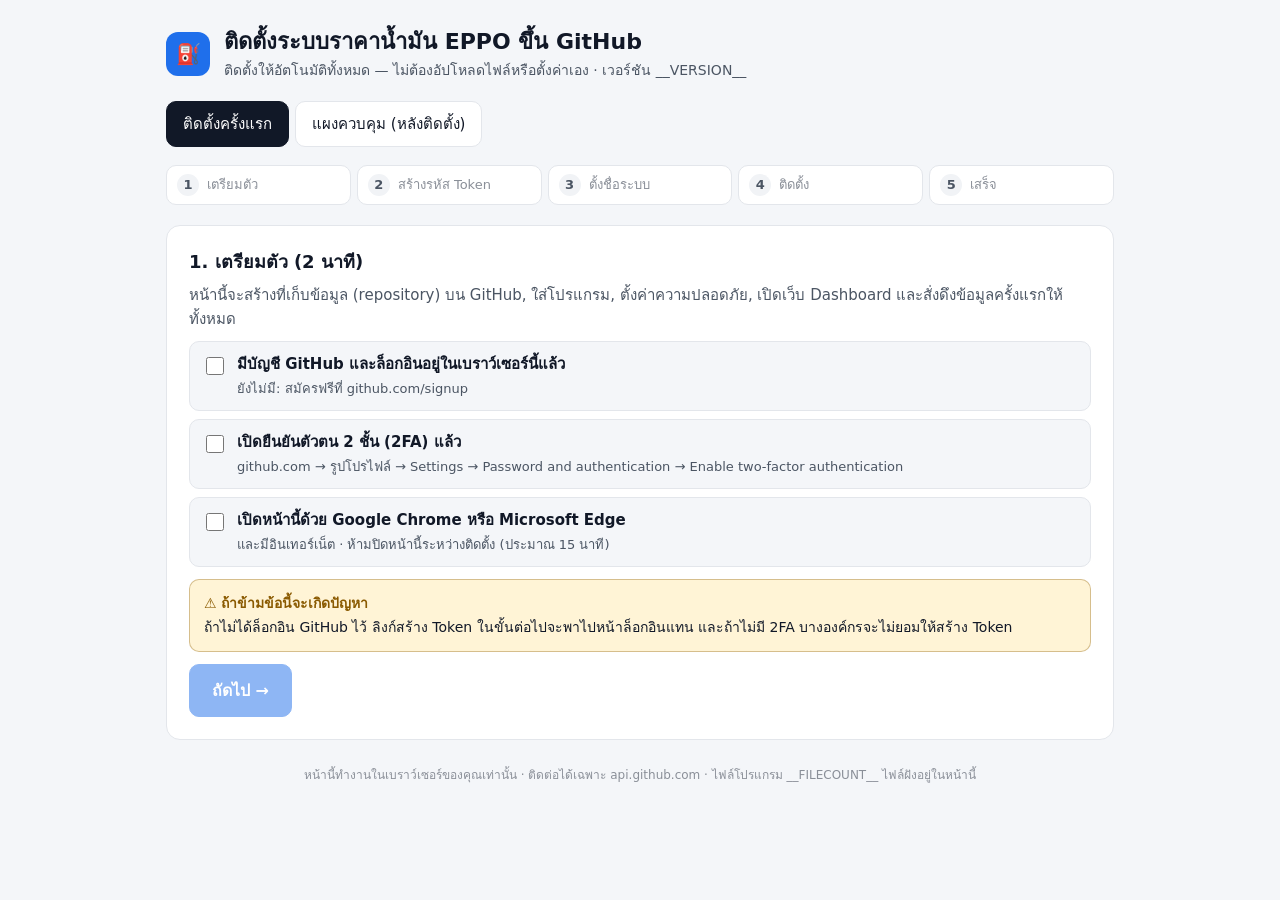
==== installer/template.html @ a5f2c6aa "Install EPPO oil price system 2.0.0" ====
<!doctype html>
<html lang="th">
<head>
<meta charset="utf-8">
<meta name="viewport" content="width=device-width, initial-scale=1">
<!-- This page talks ONLY to api.github.com. The token you paste stays in this browser tab's memory and is never saved. -->
<meta http-equiv="Content-Security-Policy" content="default-src 'none'; script-src 'unsafe-inline'; style-src 'unsafe-inline'; connect-src https://api.github.com; img-src data:; base-uri 'none'; form-action 'none'">
<meta name="referrer" content="no-referrer">
<title>ติดตั้งระบบราคาน้ำมัน EPPO</title>
<style>
:root {
  --page: #f4f6f9; --surface: #ffffff; --ink: #111827; --ink-2: #4b5563; --muted: #8a8f98; --line: #e3e6eb;
  --accent: #1f6feb; --accent-ink: #ffffff; --accent-soft: #e8f0fd; --good: #137333; --good-soft: #e6f4ea;
  --warn: #8a5a00; --warn-soft: #fff4d6; --bad: #b3261e; --bad-soft: #fdecea; --code: #f1f3f6;
}
@media (prefers-color-scheme: dark) {
  :root { --page: #0f1115; --surface: #171a20; --ink: #f2f4f7; --ink-2: #c3c8d0; --muted: #8a8f98; --line: #2a2f37;
    --accent: #4c8ff5; --accent-ink: #0b1220; --accent-soft: #19253a; --good: #4cc27a; --good-soft: #13261b;
    --warn: #f0b64a; --warn-soft: #2b2312; --bad: #f28b82; --bad-soft: #2c1714; --code: #20242c; color-scheme: dark; }
}
* { box-sizing: border-box; }
body { margin: 0; background: var(--page); color: var(--ink); font: 15px/1.6 "Leelawadee UI", "Noto Sans Thai", "Segoe UI", system-ui, -apple-system, sans-serif; }
.wrap { max-width: 980px; margin: 0 auto; padding: 28px 16px 60px; }
header.top { display: flex; align-items: center; gap: 14px; margin-bottom: 20px; }
.logo { width: 44px; height: 44px; border-radius: 12px; background: var(--accent); color: var(--accent-ink); display: grid; place-items: center; font-weight: 700; font-size: 20px; flex: none; }
h1 { font-size: 22px; margin: 0; line-height: 1.3; }
.sub { color: var(--ink-2); margin: 2px 0 0; font-size: 14px; }
.steps { display: grid; grid-template-columns: repeat(5, 1fr); gap: 6px; margin: 18px 0 20px; padding: 0; counter-reset: s; }
.steps li { list-style: none; background: var(--surface); border: 1px solid var(--line); border-radius: 10px; padding: 8px 10px; font-size: 13px; color: var(--muted); display: flex; gap: 8px; align-items: center; }
.steps li::before { counter-increment: s; content: counter(s); width: 22px; height: 22px; border-radius: 50%; display: grid; place-items: center; font-weight: 700; background: var(--code); color: var(--ink-2); flex: none; }
.steps li.on { color: var(--ink); border-color: var(--accent); }
.steps li.on::before { background: var(--accent); color: var(--accent-ink); }
.steps li.done { color: var(--good); }
.steps li.done::before { content: "✓"; background: var(--good); color: #fff; }
@media (max-width: 720px) { .steps { grid-template-columns: 1fr 1fr; } }
.card { background: var(--surface); border: 1px solid var(--line); border-radius: 14px; padding: 22px; margin-bottom: 16px; }
.card h2 { font-size: 18px; margin: 0 0 6px; }
.card p { margin: 6px 0; }
.muted { color: var(--ink-2); }
.row { display: flex; flex-wrap: wrap; gap: 10px; align-items: center; }
button, .btn { font: inherit; border: 1px solid var(--line); background: var(--surface); color: var(--ink); border-radius: 10px; padding: 10px 16px; cursor: pointer; text-decoration: none; display: inline-flex; align-items: center; gap: 8px; }
button.primary, .btn.primary { background: var(--accent); color: var(--accent-ink); border-color: var(--accent); font-weight: 600; }
button.big { padding: 13px 22px; font-size: 16px; }
button:disabled { opacity: .5; cursor: not-allowed; }
button:focus-visible, .btn:focus-visible, input:focus-visible { outline: 3px solid var(--accent-soft); outline-offset: 1px; border-color: var(--accent); }
label.f { display: block; font-weight: 600; margin: 14px 0 6px; }
input[type=text], input[type=password] { font: inherit; width: 100%; padding: 11px 12px; border-radius: 10px; border: 1px solid var(--line); background: var(--page); color: var(--ink); }
.hint { font-size: 13px; color: var(--ink-2); }
.note { border-radius: 10px; padding: 12px 14px; margin: 12px 0; font-size: 14px; }
.note > b:first-child { display: block; margin-bottom: 2px; }
.note.warn { background: var(--warn-soft); color: var(--ink); border: 1px solid color-mix(in srgb, var(--warn) 35%, transparent); }
.note.warn > b:first-child { color: var(--warn); }
.note.bad { background: var(--bad-soft); border: 1px solid color-mix(in srgb, var(--bad) 35%, transparent); }
.note.bad > b:first-child { color: var(--bad); }
.note.ok { background: var(--good-soft); border: 1px solid color-mix(in srgb, var(--good) 35%, transparent); }
.note.ok > b:first-child { color: var(--good); }
.note.info { background: var(--accent-soft); border: 1px solid color-mix(in srgb, var(--accent) 30%, transparent); }
ol.how { margin: 8px 0; padding-left: 22px; }
ol.how li { margin: 6px 0; }
code { background: var(--code); border-radius: 5px; padding: 1px 6px; font-family: ui-monospace, Consolas, monospace; font-size: 13px; }
.checks { display: grid; gap: 8px; margin: 10px 0; }
.checks label { display: flex; gap: 10px; align-items: flex-start; background: var(--page); border: 1px solid var(--line); border-radius: 10px; padding: 10px 12px; cursor: pointer; }
.checks input { margin-top: 5px; width: 18px; height: 18px; flex: none; }
.tasks { list-style: none; padding: 0; margin: 10px 0; display: grid; gap: 6px; }
.tasks li { display: grid; grid-template-columns: 28px 1fr auto; gap: 10px; align-items: start; padding: 10px 12px; border: 1px solid var(--line); border-radius: 10px; background: var(--page); }
.tasks .ic { width: 24px; height: 24px; border-radius: 50%; display: grid; place-items: center; font-size: 13px; font-weight: 700; background: var(--code); color: var(--muted); }
.tasks li.run .ic { background: var(--accent); color: var(--accent-ink); animation: pulse 1.2s ease-in-out infinite; }
.tasks li.ok .ic { background: var(--good); color: #fff; }
.tasks li.warn .ic { background: var(--warn); color: #fff; }
.tasks li.fail .ic { background: var(--bad); color: #fff; }
.tasks .t { font-weight: 600; }
.tasks .d { font-size: 13px; color: var(--ink-2); }
.tasks .tm { font-size: 12px; color: var(--muted); font-variant-numeric: tabular-nums; }
@keyframes pulse { 50% { opacity: .55; } }
@media (prefers-reduced-motion: reduce) { .tasks li.run .ic { animation: none; } }
.bar { height: 8px; border-radius: 99px; background: var(--code); overflow: hidden; margin: 10px 0 4px; }
.bar i { display: block; height: 100%; width: 0; background: var(--accent); }
.done-box { text-align: center; padding: 10px 0; }
.done-box .url { font-family: ui-monospace, Consolas, monospace; background: var(--code); padding: 8px 12px; border-radius: 8px; display: inline-block; margin: 8px 0; word-break: break-all; }
.tabs { display: flex; gap: 6px; margin-bottom: 14px; }
.tabs button[aria-selected=true] { background: var(--ink); color: var(--surface); border-color: var(--ink); }
.runs { width: 100%; border-collapse: collapse; font-size: 14px; }
.runs th, .runs td { text-align: left; padding: 8px; border-bottom: 1px solid var(--line); }
footer { color: var(--muted); font-size: 12px; text-align: center; margin-top: 26px; }
[hidden] { display: none !important; }
</style>
</head>
<body>
<div class="wrap">
  <header class="top">
    <div class="logo">⛽</div>
    <div>
      <h1>ติดตั้งระบบราคาน้ำมัน EPPO ขึ้น GitHub</h1>
      <p class="sub">ติดตั้งให้อัตโนมัติทั้งหมด — ไม่ต้องอัปโหลดไฟล์หรือตั้งค่าเอง · เวอร์ชัน __VERSION__</p>
    </div>
  </header>

  <div class="tabs" role="tablist">
    <button type="button" role="tab" id="tab-install" aria-selected="true">ติดตั้งครั้งแรก</button>
    <button type="button" role="tab" id="tab-manage" aria-selected="false">แผงควบคุม (หลังติดตั้ง)</button>
  </div>

  <!-- ===================================================== INSTALL -->
  <div id="view-install">
  <ol class="steps" id="stepper">
    <li data-s="1">เตรียมตัว</li><li data-s="2">สร้างรหัส Token</li><li data-s="3">ตั้งชื่อระบบ</li><li data-s="4">ติดตั้ง</li><li data-s="5">เสร็จ</li>
  </ol>

  <section class="card" data-page="1">
    <h2>1. เตรียมตัว (2 นาที)</h2>
    <p class="muted">หน้านี้จะสร้างที่เก็บข้อมูล (repository) บน GitHub, ใส่โปรแกรม, ตั้งค่าความปลอดภัย, เปิดเว็บ Dashboard และสั่งดึงข้อมูลครั้งแรกให้ทั้งหมด</p>
    <div class="checks">
      <label><input type="checkbox" class="pre"> <span><b>มีบัญชี GitHub และล็อกอินอยู่ในเบราว์เซอร์นี้แล้ว</b><br><span class="hint">ยังไม่มี: สมัครฟรีที่ github.com/signup</span></span></label>
      <label><input type="checkbox" class="pre"> <span><b>เปิดยืนยันตัวตน 2 ชั้น (2FA) แล้ว</b><br><span class="hint">github.com → รูปโปรไฟล์ → Settings → Password and authentication → Enable two-factor authentication</span></span></label>
      <label><input type="checkbox" class="pre"> <span><b>เปิดหน้านี้ด้วย Google Chrome หรือ Microsoft Edge</b><br><span class="hint">และมีอินเทอร์เน็ต · ห้ามปิดหน้านี้ระหว่างติดตั้ง (ประมาณ 15 นาที)</span></span></label>
    </div>
    <div class="note warn"><b>⚠ ถ้าข้ามข้อนี้จะเกิดปัญหา</b>ถ้าไม่ได้ล็อกอิน GitHub ไว้ ลิงก์สร้าง Token ในขั้นต่อไปจะพาไปหน้าล็อกอินแทน และถ้าไม่มี 2FA บางองค์กรจะไม่ยอมให้สร้าง Token</div>
    <div class="row"><button class="primary big" id="go2" type="button" disabled>ถัดไป →</button></div>
  </section>

  <section class="card" data-page="2" hidden>
    <h2>2. สร้างรหัส Token (กุญแจชั่วคราวให้หน้านี้ติดตั้งแทนคุณ)</h2>
    <ol class="how">
      <li>กดปุ่มสีน้ำเงินด้านล่าง → GitHub จะเปิดหน้า <b>New personal access token (classic)</b> ในแท็บใหม่ โดยกรอกไว้ให้แล้ว</li>
      <li>ช่อง <b>Expiration</b> เลือก <b>7 days</b></li>
      <li>ตรวจว่ามีเครื่องหมายถูกที่ <code>repo</code> และ <code>workflow</code> (ติ๊กไว้ให้แล้ว — <b>ห้ามเอาออก</b>)</li>
      <li>เลื่อนลงล่างสุด กด <b>Generate token</b> (สีเขียว)</li>
      <li>กดปุ่มคัดลอก 📋 ข้างรหัสที่ขึ้นต้นด้วย <code>ghp_</code> แล้วกลับมาวางในช่องด้านล่าง</li>
    </ol>
    <div class="row"><a class="btn primary" id="tokLink" href="https://github.com/settings/tokens/new?scopes=repo,workflow&amp;description=EPPO-oil-price-installer" target="_blank" rel="noopener noreferrer">🔑 เปิดหน้าสร้าง Token บน GitHub</a></div>
    <div class="note warn"><b>⚠ จุดที่ถ้าไม่ทำ ระบบจะติดตั้งไม่ผ่าน</b>
      ถ้าไม่ได้ติ๊ก <code>workflow</code> ขั้น "อัปโหลดโปรแกรม" จะล้มเหลว (GitHub ไม่ยอมให้วางไฟล์ตั้งเวลาอัตโนมัติ) · รหัส Token จะแสดง<b>ครั้งเดียว</b> ถ้าปิดหน้าไปก่อนคัดลอกต้องสร้างใหม่</div>
    <label class="f" for="token">วางรหัส Token ที่นี่</label>
    <input type="password" id="token" autocomplete="off" spellcheck="false" placeholder="ghp_xxxxxxxxxxxxxxxxxxxx">
    <p class="hint">🔒 รหัสนี้อยู่ในหน้านี้เท่านั้น ไม่ถูกบันทึกที่ไหน และส่งไปที่ api.github.com เท่านั้น · หลังติดตั้งเสร็จให้ลบทิ้ง (มีปุ่มพาไปลบในขั้นสุดท้าย)</p>
    <div id="tokMsg"></div>
    <div class="row"><button type="button" id="back1">← ย้อนกลับ</button><button class="primary big" id="checkTok" type="button">ตรวจรหัส แล้วไปต่อ →</button></div>
  </section>

  <section class="card" data-page="3" hidden>
    <h2>3. ตั้งชื่อระบบ</h2>
    <p>บัญชี GitHub: <b id="who">—</b></p>
    <label class="f" for="repo">ชื่อที่เก็บข้อมูล (repository) — ใช้ภาษาอังกฤษ ตัวเลข หรือขีด <code>-</code> เท่านั้น</label>
    <input type="text" id="repo" value="eppo-oil-price" autocomplete="off" spellcheck="false">
    <p class="hint">ลิงก์ Dashboard จะเป็น <code id="urlPreview">https://…github.io/eppo-oil-price/</code></p>
    <div id="repoMsg"></div>
    <div class="note info"><b>ℹ ทำไมต้องเป็นแบบสาธารณะ (Public)</b>GitHub เปิดเว็บ Dashboard ให้ฟรีเฉพาะที่เก็บแบบ Public · ข้อมูลราคาน้ำมันเป็นข้อมูลสาธารณะของรัฐ และระบบนี้ไม่มีรหัสผ่านใด ๆ อยู่ข้างใน · <b>ห้ามนำไฟล์ภายในบริษัทไปใส่ในที่เก็บนี้</b></div>
    <div class="row"><button type="button" id="back2">← ย้อนกลับ</button><button class="primary big" id="startInstall" type="button">🚀 เริ่มติดตั้ง</button></div>
  </section>

  <section class="card" data-page="4" hidden>
    <h2>4. กำลังติดตั้ง… ห้ามปิดหน้านี้</h2>
    <div class="bar"><i id="prog"></i></div><p class="hint" id="progTxt">0%</p>
    <ul class="tasks" id="tasks"></ul>
    <div id="installMsg"></div>
    <div class="row" id="failActions" hidden>
      <button type="button" id="retryInstall" class="primary">ลองอีกครั้งจากขั้นที่ล้มเหลว</button>
      <button type="button" id="newToken">ใส่ Token ใหม่ แล้วทำต่อ</button>
      <a class="btn" id="logLink" href="#" target="_blank" rel="noopener noreferrer" hidden>เปิดหน้า Log บน GitHub</a>
    </div>
  </section>

  <section class="card" data-page="5" hidden>
    <div class="done-box">
      <div style="font-size:44px">🎉</div>
      <h2>ติดตั้งเสร็จแล้ว</h2>
      <p class="muted">ระบบจะดึงราคาเองทุกวันเวลาประมาณ 10:05 น. (และรอบสำรอง 11:35 น.) โดยไม่ต้องเปิดคอมพิวเตอร์</p>
      <div class="url" id="siteUrl">—</div>
      <div class="row" style="justify-content:center;margin-top:8px"><a class="btn primary big" id="openSite" href="#" target="_blank" rel="noopener noreferrer">📊 เปิด Dashboard</a>
        <a class="btn" id="openRepo" href="#" target="_blank" rel="noopener noreferrer">เปิดที่เก็บบน GitHub</a></div>
      <p class="hint">ถ้าเปิดแล้วขึ้น 404 ให้รอ 1–2 นาทีแล้วกดรีเฟรช (GitHub กำลังเผยแพร่เว็บครั้งแรก)</p>
    </div>
    <div class="note warn"><b>⚠ ขั้นสุดท้ายที่ต้องทำ: ลบ Token</b>เพื่อความปลอดภัย กดปุ่มด้านล่าง → หา Token ชื่อ <code>EPPO-oil-price-installer</code> → กด <b>Delete</b> · (ถ้าจะใช้แผงควบคุมภายหลัง ค่อยสร้าง Token ใหม่ได้)</div>
    <div class="row"><a class="btn" href="https://github.com/settings/tokens" target="_blank" rel="noopener noreferrer">🗑 ไปหน้าลบ Token</a></div>
    <div class="note info"><b>ℹ บันทึกลิงก์ Dashboard ไว้</b>กด <code>Ctrl</code>+<code>D</code> ในหน้า Dashboard เพื่อบุ๊กมาร์ก หรือแชร์ลิงก์ให้เพื่อนร่วมงาน (ทุกคนเปิดดูได้ แต่แก้ข้อมูลไม่ได้)</div>
    <div id="doneWarn"></div>
  </section>
  </div>

  <!-- ===================================================== MANAGE -->
  <div id="view-manage" hidden>
    <section class="card">
      <h2>แผงควบคุม</h2>
      <p class="muted">ใช้เมื่ออยากสั่งดึงข้อมูลทันที ดูว่าระบบรันสำเร็จไหม หรือแก้ปัญหา — ต้องใช้ Token (สร้างแบบเดียวกับขั้นที่ 2)</p>
      <div class="row" style="align-items:flex-end">
        <div style="flex:2;min-width:220px"><label class="f" for="mToken">Token</label><input type="password" id="mToken" autocomplete="off" placeholder="ghp_…"></div>
        <div style="flex:1;min-width:160px"><label class="f" for="mRepo">ชื่อ repository</label><input type="text" id="mRepo" value="eppo-oil-price" autocomplete="off"></div>
        <button class="primary" type="button" id="mConnect">เชื่อมต่อ</button>
      </div>
      <div id="mMsg"></div>
    </section>
    <section class="card" id="mPanel" hidden>
      <h2>สั่งงาน</h2>
      <div class="row">
        <button type="button" class="primary" data-act="daily">⟳ ดึงราคาวันนี้ตอนนี้</button>
        <button type="button" data-act="backfill">⏮ ดึงย้อนหลังตั้งแต่ 1 ม.ค. 2568 ใหม่</button>
        <button type="button" data-act="rebuild">🧱 สร้างรายงาน/Dashboard ใหม่</button>
        <button type="button" data-act="update">⬆ อัปเดตโปรแกรมเป็นเวอร์ชันนี้ (ข้อมูลเดิมอยู่ครบ)</button>
      </div>
      <h2 style="margin-top:18px">แก้ปัญหา</h2>
      <div class="row">
        <button type="button" data-act="fix-network">🛡 โหมดแก้ปัญหาเครือข่าย (ถ้าขั้น Harden runner ล้ม)</button>
        <button type="button" data-act="fix-network-off">🛡 กลับเป็นโหมดบล็อกเครือข่าย (ปลอดภัยสุด)</button>
        <button type="button" data-act="fix-settings">⚙ ตั้งค่า Pages/ความปลอดภัยใหม่อีกครั้ง</button>
      </div>
      <div id="actMsg"></div>
      <h2 style="margin-top:18px">การรัน 10 ครั้งล่าสุด</h2>
      <div style="overflow-x:auto"><table class="runs"><thead><tr><th>เวลา</th><th>ประเภท</th><th>ผล</th><th></th></tr></thead><tbody id="runsBody"></tbody></table></div>
      <div class="row" style="margin-top:10px"><button type="button" id="mRefresh">รีเฟรชสถานะ</button><a class="btn" id="mSite" href="#" target="_blank" rel="noopener noreferrer">📊 เปิด Dashboard</a></div>
    </section>
  </div>

  <footer>หน้านี้ทำงานในเบราว์เซอร์ของคุณเท่านั้น · ติดต่อได้เฉพาะ api.github.com · ไฟล์โปรแกรม __FILECOUNT__ ไฟล์ฝังอยู่ในหน้านี้</footer>
</div>

<script>
'use strict';
const FILES = __FILES__;            // [{path, b64}] - the whole system, embedded
const VERSION = '__VERSION__';
const API = 'https://api.github.com';
const WF = 'daily-update.yml';
const DATA_PREFIXES = ['data/', 'reports/'];   // kept when updating an existing install

const $ = (s) => document.querySelector(s);
function el(tag, attrs, ...kids) { const e = document.createElement(tag); for (const [k, v] of Object.entries(attrs || {})) { if (v == null) continue; if (k === 'class') e.className = v; else e.setAttribute(k, v); } for (const c of kids.flat()) if (c != null) e.append(c instanceof Node ? c : document.createTextNode(String(c))); return e; }
function msg(host, kind, title, body) { const n = typeof host === 'string' ? $(host) : host; n.replaceChildren(el('div', { class: 'note ' + kind }, el('b', {}, title), body || '')); }
const sleep = (ms) => new Promise((r) => setTimeout(r, ms));

// ------------------------------------------------------------------ GitHub API
class GhError extends Error { constructor(status, message, path) { super(message); this.status = status; this.path = path; } }
function makeGh(token) {
  return async function gh(method, path, body, okExtra) {
    const r = await fetch(API + path, { method, headers: { Authorization: 'Bearer ' + token, Accept: 'application/vnd.github+json', 'X-GitHub-Api-Version': '2022-11-28', ...(body ? { 'Content-Type': 'application/json' } : {}) }, body: body ? JSON.stringify(body) : undefined, cache: 'no-store' });
    const text = await r.text(); let json = null; try { json = text ? JSON.parse(text) : null; } catch (e) { /* not json */ }
    if (!r.ok && !(okExtra || []).includes(r.status)) throw new GhError(r.status, (json && (json.message + (json.errors ? ' ' + JSON.stringify(json.errors) : ''))) || text || ('HTTP ' + r.status), path);
    return { status: r.status, json, headers: r.headers };
  };
}
function thaiHint(e) {
  const m = String(e && e.message || e);
  if (/workflow` scope|without `workflow`/i.test(m)) return 'Token ไม่ได้ติ๊กสิทธิ์ workflow → สร้าง Token ใหม่ตามขั้นที่ 2 (ต้องมีทั้ง repo และ workflow)';
  if (e && e.status === 401) return 'รหัส Token ไม่ถูกต้อง หมดอายุ หรือถูกลบแล้ว → สร้างใหม่ในขั้นที่ 2';
  if (e && e.status === 403 && /rate limit/i.test(m)) return 'เรียก GitHub ถี่เกินไป → รอ 5–10 นาทีแล้วกด "ลองอีกครั้ง"';
  if (e && e.status === 403) return 'Token ไม่มีสิทธิ์พอ (ต้องติ๊ก repo และ workflow) หรือองค์กรของคุณปิดการใช้ Token → สร้าง Token ใหม่ หรือติดต่อผู้ดูแล GitHub ขององค์กร';
  if (/plan does not support|Pages.*not.*available/i.test(m)) return 'บัญชี GitHub ฟรีเปิด Pages ได้เฉพาะ repository แบบ Public → ตรวจว่า repository เป็น Public';
  if (/name already exists/i.test(m)) return 'มี repository ชื่อนี้อยู่แล้ว → เปลี่ยนชื่อ หรือเลือก "ติดตั้งทับ"';
  if (/Failed to fetch|NetworkError|Load failed/i.test(m)) return 'เชื่อมต่อ api.github.com ไม่ได้ → ตรวจอินเทอร์เน็ต/ไฟร์วอลล์ขององค์กร แล้วกดลองอีกครั้ง';
  return 'ข้อความจาก GitHub: ' + m;
}

// ------------------------------------------------------------------ wizard navigation
let page = 1; let gh = null; let login = null; let tokenScopes = '';
function go(n) {
  page = n;
  document.querySelectorAll('[data-page]').forEach((s) => { s.hidden = +s.dataset.page !== n; });
  document.querySelectorAll('#stepper li').forEach((li) => { const s = +li.dataset.s; li.className = s < n ? 'done' : s === n ? 'on' : ''; });
  window.scrollTo({ top: 0, behavior: 'smooth' });
}
document.querySelectorAll('.pre').forEach((c) => c.addEventListener('change', () => { $('#go2').disabled = ![...document.querySelectorAll('.pre')].every((x) => x.checked); }));
$('#go2').onclick = () => go(2); $('#back1').onclick = () => go(1); $('#back2').onclick = () => go(2);
$('#repo').addEventListener('input', () => { $('#urlPreview').textContent = `https://${(login || '…').toLowerCase()}.github.io/${$('#repo').value.trim()}/`; });

$('#checkTok').onclick = async () => {
  const t = $('#token').value.trim();
  if (!/^(ghp_|github_pat_)[A-Za-z0-9_]{20,}$/.test(t)) { msg('#tokMsg', 'bad', '✗ รูปแบบรหัสไม่ถูกต้อง', 'รหัสต้องขึ้นต้นด้วย ghp_ (หรือ github_pat_) — คัดลอกให้ครบทั้งบรรทัด ไม่มีช่องว่าง'); return; }
  $('#checkTok').disabled = true; msg('#tokMsg', 'info', 'กำลังตรวจรหัส…');
  try {
    gh = makeGh(t);
    const r = await gh('GET', '/user');
    login = r.json.login; tokenScopes = r.headers.get('x-oauth-scopes');
    if (t.startsWith('ghp_') && tokenScopes != null) {
      const sc = tokenScopes.split(',').map((x) => x.trim());
      const miss = ['repo', 'workflow'].filter((x) => !sc.includes(x));
      if (miss.length) { msg('#tokMsg', 'bad', '✗ Token ขาดสิทธิ์: ' + miss.join(', '), 'สร้าง Token ใหม่ด้วยปุ่มสีน้ำเงินด้านบน และอย่าเอาเครื่องหมายถูกที่ repo และ workflow ออก'); return; }
    }
    $('#who').textContent = login; $('#repo').dispatchEvent(new Event('input'));
    msg('#tokMsg', 'ok', '✓ รหัสถูกต้อง', `เชื่อมกับบัญชี ${login} แล้ว`);
    await sleep(500); go(3);
  } catch (e) { msg('#tokMsg', 'bad', '✗ ตรวจรหัสไม่ผ่าน', thaiHint(e)); }
  finally { $('#checkTok').disabled = false; }
};

// ------------------------------------------------------------------ install tasks
const TASKS = [
  ['repo', 'สร้างที่เก็บข้อมูล (repository)', 'Public · ชื่อตามที่ตั้งไว้'],
  ['upload', 'อัปโหลดโปรแกรมและข้อมูลตั้งต้น', `${FILES.length} ไฟล์ ในครั้งเดียว (ไม่มีปัญหาโฟลเดอร์ซ้อน)`],
  ['actions', 'ตั้งค่าความปลอดภัยของตัวรันอัตโนมัติ', 'อนุญาตเฉพาะ Action ของ GitHub + ตัวบล็อกเครือข่าย · สิทธิ์เริ่มต้นแบบอ่านอย่างเดียว'],
  ['pages', 'เปิดเว็บ Dashboard (GitHub Pages)', 'Source = GitHub Actions'],
  ['security', 'เปิดการป้องกันเพิ่มเติม', 'ห้ามลบ/เขียนทับประวัติ branch main · สแกนรหัสลับ · แจ้งเตือนช่องโหว่'],
  ['register', 'รอ GitHub รู้จักตัวรันอัตโนมัติ', 'ปกติไม่เกิน 1 นาที'],
  ['dispatch', 'สั่งดึงข้อมูลครั้งแรก (ย้อนหลังตั้งแต่ 1 ม.ค. 2568)', ''],
  ['run', 'รอดึงข้อมูลและสร้าง Dashboard', 'ประมาณ 10–15 นาที · แสดงขั้นตอนย่อยตามจริง'],
];
const state = { done: new Set(), owner: null, repo: null, mode: 'install', runId: null, dispatchedAt: null, pagesUrl: null };
function renderTasks(cur, curState, detail) {
  const ul = $('#tasks'); ul.replaceChildren();
  TASKS.forEach(([id, t, d], i) => {
    let cls = state.done.has(id) ? 'ok' : id === cur ? curState : '';
    const ic = cls === 'ok' ? '✓' : cls === 'fail' ? '!' : cls === 'warn' ? '!' : String(i + 1);
    ul.append(el('li', { class: cls }, el('span', { class: 'ic' }, ic), el('div', {}, el('div', { class: 't' }, t), el('div', { class: 'd' }, id === cur && detail ? detail : d)), el('span', { class: 'tm' }, '')));
  });
  const pct = Math.round((state.done.size / TASKS.length) * 100);
  $('#prog').style.width = pct + '%'; $('#progTxt').textContent = pct + '%';
}
async function step(id, fn) {
  if (state.done.has(id)) return;
  renderTasks(id, 'run');
  const res = await fn((detail) => renderTasks(id, 'run', detail));
  state.done.add(id); renderTasks(null);
  return res;
}

async function uploadFiles(owner, repo, onlyCode, report) {
  const r = await gh('GET', `/repos/${owner}/${repo}`);
  const branch = 'main';
  let head = null; let baseTree = null;
  const ref = await gh('GET', `/repos/${owner}/${repo}/git/ref/heads/${r.json.default_branch}`, null, [404, 409]);
  if (ref.status === 200) { head = ref.json.object.sha; const c = await gh('GET', `/repos/${owner}/${repo}/git/commits/${head}`); baseTree = c.json.tree.sha; }
  else {   // completely empty repository: create a first commit through the contents API
    await gh('PUT', `/repos/${owner}/${repo}/contents/.installer-init`, { message: 'init', content: btoa('init'), branch });
    return uploadFiles(owner, repo, onlyCode, report);
  }
  const files = onlyCode ? FILES.filter((f) => !DATA_PREFIXES.some((p) => f.path.startsWith(p))) : FILES;
  const tree = []; let n = 0;
  const queue = files.slice(); const workers = [];
  for (let w = 0; w < 4; w++) workers.push((async () => {
    while (queue.length) {
      const f = queue.shift();
      const b = await gh('POST', `/repos/${owner}/${repo}/git/blobs`, { content: f.b64, encoding: 'base64' });
      tree.push({ path: f.path, mode: '100644', type: 'blob', sha: b.json.sha });
      n++; report(`อัปโหลดแล้ว ${n}/${files.length} ไฟล์`);
    }
  })());
  await Promise.all(workers);
  // install = exact copy of the system (removes wrongly nested folders from earlier manual uploads);
  // update = new program files on top of the current tree (collected data kept)
  const t = await gh('POST', `/repos/${owner}/${repo}/git/trees`, onlyCode ? { base_tree: baseTree, tree } : { tree });
  const c = await gh('POST', `/repos/${owner}/${repo}/git/commits`, { message: (onlyCode ? 'Update program ' : 'Install EPPO oil price system ') + VERSION, tree: t.json.sha, parents: head ? [head] : [] });
  const has = await gh('GET', `/repos/${owner}/${repo}/git/ref/heads/${branch}`, null, [404]);
  if (has.status === 404) await gh('POST', `/repos/${owner}/${repo}/git/refs`, { ref: 'refs/heads/' + branch, sha: c.json.sha });
  else await gh('PATCH', `/repos/${owner}/${repo}/git/refs/heads/${branch}`, { sha: c.json.sha, force: true });
  if (r.json.default_branch !== branch) await gh('PATCH', `/repos/${owner}/${repo}`, { default_branch: branch });
}
async function applySettings(owner, repo, warn) {
  const P = `/repos/${owner}/${repo}`;
  await gh('PUT', P + '/actions/permissions', { enabled: true, allowed_actions: 'selected' });
  await gh('PUT', P + '/actions/permissions/selected-actions', { github_owned_allowed: true, verified_allowed: false, patterns_allowed: ['step-security/harden-runner@*'] });
  await gh('PUT', P + '/actions/permissions/workflow', { default_workflow_permissions: 'read', can_approve_pull_request_reviews: false });
  try { await gh('PUT', P + '/actions/permissions/fork-pr-contributor-approval', { approval_policy: 'all_external_contributors' }); } catch (e) { /* optional, older API */ }
  void warn;
}
async function enablePages(owner, repo) {
  const P = `/repos/${owner}/${repo}/pages`;
  const r = await gh('POST', P, { build_type: 'workflow' }, [409]);
  if (r.status === 409) await gh('PUT', P, { build_type: 'workflow' });
}
async function extraSecurity(owner, repo, warn) {
  const P = `/repos/${owner}/${repo}`;
  try {
    const list = await gh('GET', P + '/rulesets');
    if (!(list.json || []).some((x) => x.name === 'protect-main')) {
      await gh('POST', P + '/rulesets', { name: 'protect-main', target: 'branch', enforcement: 'active', conditions: { ref_name: { include: ['~DEFAULT_BRANCH'], exclude: [] } }, rules: [{ type: 'deletion' }, { type: 'non_fast_forward' }] });
    }
  } catch (e) { warn('ตั้งกฎป้องกัน branch ไม่สำเร็จ (' + e.status + ') — ระบบยังทำงานได้ ตั้งเองภายหลังได้ตามคู่มือ'); }
  try { await gh('PATCH', P, { security_and_analysis: { secret_scanning: { status: 'enabled' }, secret_scanning_push_protection: { status: 'enabled' } } }); }
  catch (e) { warn('เปิดสแกนรหัสลับไม่สำเร็จ — ไม่กระทบการทำงาน'); }
  try { await gh('PUT', P + '/vulnerability-alerts'); } catch (e) { /* optional */ }
}
async function waitWorkflow(owner, repo, report) {
  for (let i = 0; i < 30; i++) {
    const r = await gh('GET', `/repos/${owner}/${repo}/actions/workflows`);
    const w = (r.json.workflows || []).find((x) => x.path === '.github/workflows/' + WF);
    if (w && w.state === 'active') return w;
    if (w && w.state !== 'active') await gh('PUT', `/repos/${owner}/${repo}/actions/workflows/${WF}/enable`, null, [204]);
    report(`รอ… (${(i + 1) * 5} วินาที)`); await sleep(5000);
  }
  throw new GhError(0, 'GitHub ยังไม่พบไฟล์ .github/workflows/' + WF + ' — ตรวจว่าเปิดใช้ Actions ในบัญชี/องค์กรแล้ว');
}
async function dispatch(owner, repo, mode, start) {
  const inputs = { mode }; if (start) inputs.backfill_start = start;
  for (let i = 0; i < 6; i++) {
    const r = await gh('POST', `/repos/${owner}/${repo}/actions/workflows/${WF}/dispatches`, { ref: 'main', inputs }, [404, 422]);
    if (r.status === 204) return new Date(Date.now() - 60000).toISOString();
    await sleep(5000);
  }
  throw new GhError(422, 'สั่งรันไม่สำเร็จ (workflow_dispatch)');
}
const STEP_TH = { 'Harden runner - block every outbound connection except the allow-list': 'เปิดตัวบล็อกเครือข่าย', 'Checkout': 'ดึงโปรแกรม', 'Set up Python': 'เตรียม Python', 'Install dependencies (hash-pinned)': 'ติดตั้งแพ็กเกจ (ตรวจ hash)', 'Unit tests (offline)': 'ทดสอบโปรแกรม', 'Fetch & build': 'ดึงข้อมูลจาก สนพ. + สร้างรายงาน', 'Commit data (only if something changed)': 'บันทึกข้อมูลลง GitHub', 'Upload dashboard for GitHub Pages': 'เตรียมไฟล์เว็บ', 'Deploy to GitHub Pages': 'เผยแพร่ Dashboard' };
function stepHint(name) {
  if (/Harden/i.test(name)) return 'ตัวบล็อกเครือข่ายบล็อกสิ่งที่จำเป็น → ไปแท็บ "แผงควบคุม" กด "โหมดแก้ปัญหาเครือข่าย" แล้วสั่งดึงข้อมูลใหม่';
  if (/Check fetch|Fail the run/i.test(name)) return 'Dashboard ออนไลน์แล้ว แต่ดึงข้อมูลจาก สนพ. ไม่สำเร็จ → รอ 30 นาทีแล้วสั่ง "ดึงราคาวันนี้ตอนนี้" ในแผงควบคุม · ถ้ายังไม่ได้ ลอง "โหมดแก้ปัญหาเครือข่าย"';
  if (/Fetch/i.test(name)) return 'ดึงข้อมูลจากเว็บ สนพ. ไม่สำเร็จ (อาจถูกไฟร์วอลล์ของ สนพ. บล็อกชั่วคราว) → รอ 30 นาทีแล้วสั่ง "ดึงข้อมูลตอนนี้" ในแผงควบคุม · ถ้าเป็นหลายวัน ดูคู่มือหัวข้อ "รันบนเครื่องในองค์กร"';
  if (/Deploy|Pages/i.test(name)) return 'เผยแพร่เว็บไม่สำเร็จ → แผงควบคุม กด "ตั้งค่า Pages/ความปลอดภัยใหม่อีกครั้ง" แล้วสั่ง "สร้างรายงาน/Dashboard ใหม่"';
  if (/Install dependencies|Set up Python/i.test(name)) return 'ดาวน์โหลดแพ็กเกจไม่สำเร็จ (เครือข่ายของ GitHub) → สั่งรันใหม่อีกครั้ง';
  if (/Commit/i.test(name)) return 'บันทึกข้อมูลไม่ได้ → ตรวจว่า Settings → Actions → General → Workflow permissions ไม่ได้ถูกองค์กรล็อกไว้';
  return 'เปิด Log เพื่อดูรายละเอียด แล้วดูคู่มือหัวข้อ "แก้ปัญหา"';
}
async function watchRun(owner, repo, since, report) {
  let run = null;
  for (let i = 0; i < 40 && !run; i++) {
    const r = await gh('GET', `/repos/${owner}/${repo}/actions/workflows/${WF}/runs?per_page=5&event=workflow_dispatch`);
    run = (r.json.workflow_runs || []).find((x) => x.created_at >= since) || null;
    if (!run) { report('รอ GitHub เริ่มงาน…'); await sleep(5000); }
  }
  if (!run) throw new GhError(0, 'GitHub ไม่เริ่มงานภายใน 3 นาที');
  state.runId = run.id; $('#logLink').href = run.html_url; $('#logLink').hidden = false;
  const t0 = Date.now();
  for (;;) {
    const rr = await gh('GET', `/repos/${owner}/${repo}/actions/runs/${run.id}`); run = rr.json;
    const jobs = (await gh('GET', `/repos/${owner}/${repo}/actions/runs/${run.id}/jobs`)).json.jobs || [];
    const steps = jobs.flatMap((j) => (j.steps || []).map((s) => ({ ...s, job: j.name })));
    const cur = steps.find((s) => s.status === 'in_progress') || steps.filter((s) => s.status === 'completed').pop();
    const mins = Math.floor((Date.now() - t0) / 60000);
    report(`${cur ? (STEP_TH[cur.name] || cur.name) : 'กำลังเริ่ม'} · ผ่านไป ${mins} นาที · ${steps.filter((s) => s.conclusion === 'success').length}/${steps.length || '?'} ขั้นตอนย่อย`);
    if (run.status === 'completed') {
      if (run.conclusion === 'success') return run;
      const dep = jobs.find((j) => /Deploy/i.test(j.name)); const chk = jobs.find((j) => /Check fetch/i.test(j.name));
      const upd = jobs.find((j) => /Fetch EPPO/i.test(j.name));
      if (dep && dep.conclusion === 'success' && upd && upd.conclusion === 'success' && chk && chk.conclusion === 'failure') {
        run.partial = true; return run;   // dashboard is online with the bundled data; EPPO fetch failed
      }
      const bad = steps.find((s) => s.conclusion === 'failure') || { name: '' };
      const e = new GhError(0, `ขั้น "${STEP_TH[bad.name] || bad.name || 'ไม่ทราบ'}" ล้มเหลว`); e.hint = stepHint(bad.name); throw e;
    }
    await sleep(10000);
  }
}

async function install() {
  const name = $('#repo').value.trim();
  if (!/^[A-Za-z0-9._-]{1,90}$/.test(name)) { msg('#repoMsg', 'bad', '✗ ชื่อไม่ถูกต้อง', 'ใช้ได้เฉพาะ a-z, A-Z, 0-9, จุด, ขีด และขีดล่าง'); return; }
  const resuming = state.repo === name && state.done.size > 0;   // coming back after "ใส่ Token ใหม่"
  state.owner = login; state.repo = name;
  const P = `/repos/${login}/${name}`;
  const ex = await gh('GET', P, null, [404]);
  if (ex.status === 200 && !resuming) {
    const hasData = await gh('GET', P + '/contents/data/retail_prices_brand.csv', null, [404]);
    state.mode = hasData.status === 200 ? 'update' : 'install';
    const text = state.mode === 'update'
      ? `มี repository "${name}" ที่ติดตั้งระบบนี้อยู่แล้ว → จะอัปเดตเฉพาะโปรแกรม ข้อมูลราคาที่เก็บไว้จะอยู่ครบ`
      : `มี repository "${name}" อยู่แล้ว แต่ไฟล์ไม่ถูกต้อง (เช่น อัปโหลดซ้อนโฟลเดอร์) → จะแทนที่ไฟล์ทั้งหมดด้วยชุดที่ถูกต้อง`;
    if (!$('#confirmExisting') || !$('#confirmExisting').checked) {
      const box = el('div', { class: 'note warn' }, el('b', {}, '⚠ ' + text), el('label', {}, el('input', { type: 'checkbox', id: 'confirmExisting' }), ' ยืนยัน ดำเนินการต่อ'));
      $('#repoMsg').replaceChildren(box); $('#confirmExisting').addEventListener('change', () => { if ($('#confirmExisting').checked) install(); }); return;
    }
    if (ex.json.private) { msg('#repoMsg', 'bad', '✗ repository นี้เป็น Private', 'GitHub ฟรีเปิดเว็บ Dashboard ได้เฉพาะแบบ Public → ไปที่ repository → Settings → General → Danger Zone → Change visibility → Public หรือเปลี่ยนชื่อใหม่'); return; }
  }
  go(4); await runInstall();
}
async function runInstall() {
  const { owner, repo } = { owner: state.owner, repo: state.repo }; const P = `/repos/${owner}/${repo}`;
  const warns = []; const warn = (w) => warns.push(w);
  $('#failActions').hidden = true; $('#installMsg').replaceChildren();
  try {
    await step('repo', async () => {
      const ex = await gh('GET', P, null, [404]);
      if (ex.status === 404) {
        await gh('POST', '/user/repos', { name: repo, description: 'ราคาขายปลีกน้ำมันรายแบรนด์จาก สนพ. (EPPO) — ดึงอัตโนมัติทุกวัน', private: false, auto_init: true, has_wiki: false, has_projects: false });
        for (let i = 0; i < 10; i++) { const r = await gh('GET', P + '/git/ref/heads/main', null, [404, 409]); if (r.status === 200) break; await sleep(2000); }
      }
    });
    await step('upload', (report) => uploadFiles(owner, repo, state.mode === 'update', report));
    await step('actions', () => applySettings(owner, repo, warn));
    await step('pages', () => enablePages(owner, repo));
    await step('security', () => extraSecurity(owner, repo, warn));
    await step('register', (report) => waitWorkflow(owner, repo, report));
    await step('dispatch', async () => { state.dispatchedAt = await dispatch(owner, repo, state.mode === 'update' ? 'daily' : 'backfill', state.mode === 'update' ? null : '2025-01-01'); });
    const run = await step('run', (report) => watchRun(owner, repo, state.dispatchedAt, report));
    if (run && run.partial) warn('Dashboard ออนไลน์แล้วด้วยข้อมูลตั้งต้น แต่รอบนี้ดึงข้อมูลจากเว็บ สนพ. ไม่สำเร็จ (อาจถูกไฟร์วอลล์ของ สนพ. บล็อกชั่วคราว) — ระบบจะลองเองอีกครั้งตามเวลา 10:05 น. หรือกด "ดึงราคาวันนี้ตอนนี้" ในแท็บแผงควบคุมภายหลัง');
    const pg = await gh('GET', P + '/pages', null, [404]);
    state.pagesUrl = pg.status === 200 ? pg.json.html_url : `https://${owner.toLowerCase()}.github.io/${repo}/`;
    $('#siteUrl').textContent = state.pagesUrl; $('#openSite').href = state.pagesUrl; $('#openRepo').href = `https://github.com/${owner}/${repo}`;
    if (warns.length) msg('#doneWarn', 'warn', 'ข้อสังเกต (ไม่กระทบการทำงาน)', warns.join(' · '));
    go(5);
  } catch (e) {
    const cur = TASKS.find(([id]) => !state.done.has(id));
    renderTasks(cur && cur[0], 'fail', e.hint || thaiHint(e));
    msg('#installMsg', 'bad', '✗ ติดตั้งไม่สำเร็จที่ขั้น: ' + (cur ? cur[1] : ''), e.hint || thaiHint(e));
    $('#failActions').hidden = false;
  }
}
$('#startInstall').onclick = () => install().catch((e) => msg('#repoMsg', 'bad', '✗ ' + thaiHint(e)));
$('#newToken').onclick = () => { $('#token').value = ''; $('#tokMsg').replaceChildren(); go(2); };
$('#retryInstall').onclick = () => { if (state.done.has('dispatch') && !state.done.has('run')) { state.done.delete('dispatch'); } runInstall(); };

// ------------------------------------------------------------------ control panel
function tab(which) { $('#tab-install').setAttribute('aria-selected', String(which === 'install')); $('#tab-manage').setAttribute('aria-selected', String(which === 'manage')); $('#view-install').hidden = which !== 'install'; $('#view-manage').hidden = which !== 'manage'; }
$('#tab-install').onclick = () => tab('install'); $('#tab-manage').onclick = () => tab('manage');
let mgh = null; let mOwner = null; let mRepo = null;
$('#mConnect').onclick = async () => {
  try {
    mgh = makeGh($('#mToken').value.trim()); gh = mgh;
    const u = await mgh('GET', '/user'); mOwner = u.json.login; mRepo = $('#mRepo').value.trim();
    await mgh('GET', `/repos/${mOwner}/${mRepo}`);
    login = mOwner; msg('#mMsg', 'ok', `✓ เชื่อมต่อ ${mOwner}/${mRepo} แล้ว`); $('#mPanel').hidden = false;
    const pg = await mgh('GET', `/repos/${mOwner}/${mRepo}/pages`, null, [404]);
    $('#mSite').href = pg.status === 200 ? pg.json.html_url : `https://${mOwner.toLowerCase()}.github.io/${mRepo}/`;
    loadRuns();
  } catch (e) { msg('#mMsg', 'bad', '✗ เชื่อมต่อไม่ได้', thaiHint(e)); }
};
async function loadRuns() {
  const r = await mgh('GET', `/repos/${mOwner}/${mRepo}/actions/workflows/${WF}/runs?per_page=10`, null, [404]);
  const tb = $('#runsBody'); tb.replaceChildren();
  for (const x of (r.json && r.json.workflow_runs) || []) {
    const res = x.status !== 'completed' ? '⏳ กำลังทำงาน' : x.conclusion === 'success' ? '✅ สำเร็จ' : '❌ ' + x.conclusion;
    tb.append(el('tr', {}, el('td', {}, new Date(x.created_at).toLocaleString('th-TH')), el('td', {}, x.event === 'schedule' ? 'ตามเวลาอัตโนมัติ' : 'สั่งเอง'), el('td', {}, res), el('td', {}, el('a', { href: x.html_url, target: '_blank', rel: 'noopener noreferrer' }, 'Log'))));
  }
}
$('#mRefresh').onclick = () => loadRuns();
document.querySelectorAll('[data-act]').forEach((b) => b.addEventListener('click', async () => {
  const a = b.dataset.act; const P = `/repos/${mOwner}/${mRepo}`;
  b.disabled = true; msg('#actMsg', 'info', 'กำลังทำ…');
  try {
    if (a === 'daily' || a === 'rebuild') await dispatch(mOwner, mRepo, a);
    if (a === 'backfill') await dispatch(mOwner, mRepo, 'backfill', '2025-01-01');
    if (a === 'update') { await uploadFiles(mOwner, mRepo, true, (t) => msg('#actMsg', 'info', t)); await dispatch(mOwner, mRepo, 'rebuild'); }
    if (a === 'fix-network') await mgh('POST', P + '/actions/variables', { name: 'EGRESS_POLICY', value: 'audit' }, [409]).then((r) => r.status === 409 ? mgh('PATCH', P + '/actions/variables/EGRESS_POLICY', { name: 'EGRESS_POLICY', value: 'audit' }) : r);
    if (a === 'fix-network-off') await mgh('DELETE', P + '/actions/variables/EGRESS_POLICY', null, [404]);
    if (a === 'fix-settings') { await applySettings(mOwner, mRepo, () => {}); await enablePages(mOwner, mRepo); await extraSecurity(mOwner, mRepo, () => {}); }
    msg('#actMsg', 'ok', '✓ สั่งแล้ว', a.startsWith('fix') ? 'ตั้งค่าเรียบร้อย — สั่ง "ดึงราคาวันนี้ตอนนี้" เพื่อทดสอบ' : 'ดูผลในตาราง "การรันล่าสุด" (กดรีเฟรชสถานะ ทุก 1–2 นาที)');
    setTimeout(loadRuns, 4000);
  } catch (e) { msg('#actMsg', 'bad', '✗ ไม่สำเร็จ', thaiHint(e)); }
  finally { b.disabled = false; }
}));
go(1);
</script>
</body>
</html>
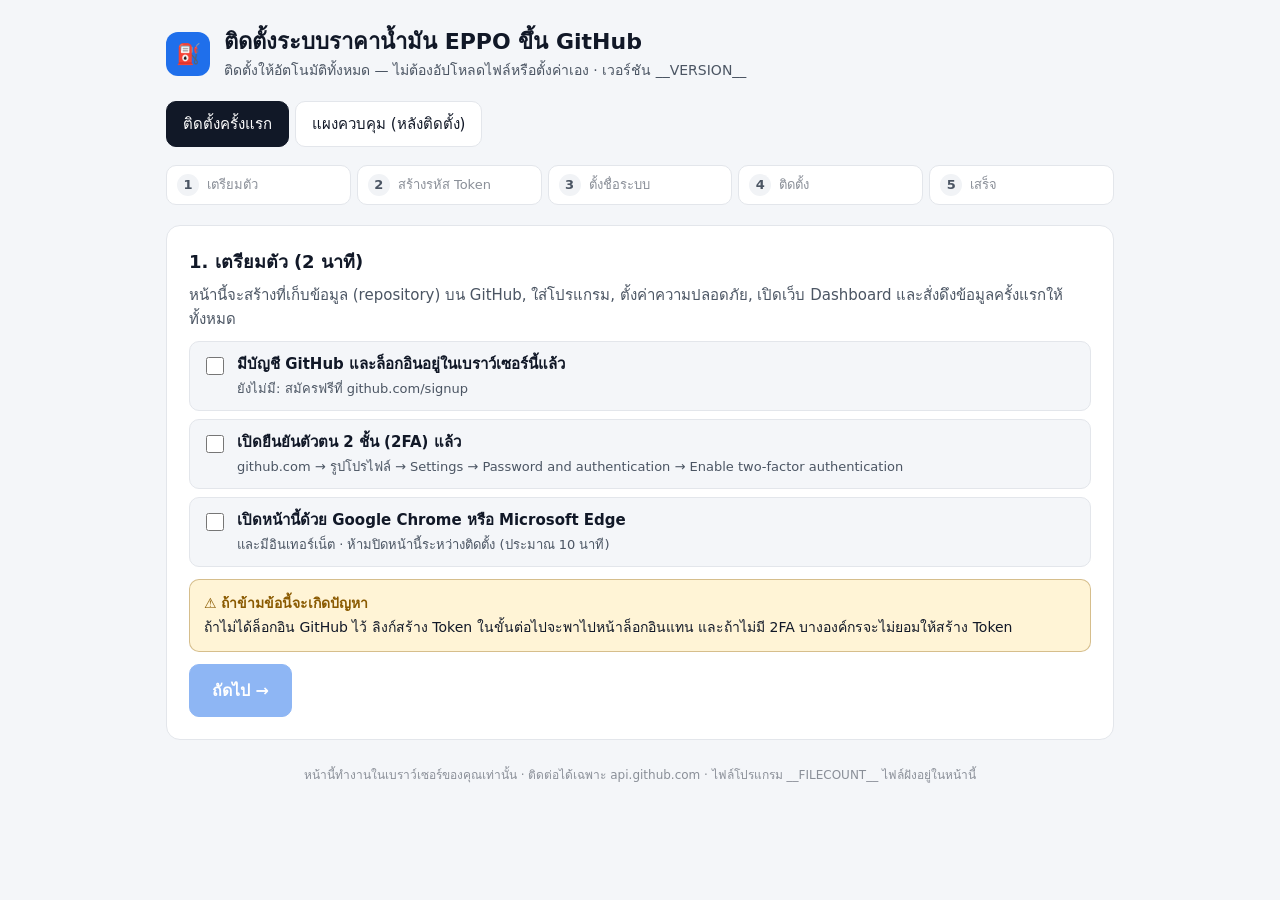
==== commit a4449452: "Update program 2.1.0" ====
--- a/installer/template.html
+++ b/installer/template.html
@@ -112,7 +112,7 @@
     <div class="checks">
       <label><input type="checkbox" class="pre"> <span><b>มีบัญชี GitHub และล็อกอินอยู่ในเบราว์เซอร์นี้แล้ว</b><br><span class="hint">ยังไม่มี: สมัครฟรีที่ github.com/signup</span></span></label>
       <label><input type="checkbox" class="pre"> <span><b>เปิดยืนยันตัวตน 2 ชั้น (2FA) แล้ว</b><br><span class="hint">github.com → รูปโปรไฟล์ → Settings → Password and authentication → Enable two-factor authentication</span></span></label>
-      <label><input type="checkbox" class="pre"> <span><b>เปิดหน้านี้ด้วย Google Chrome หรือ Microsoft Edge</b><br><span class="hint">และมีอินเทอร์เน็ต · ห้ามปิดหน้านี้ระหว่างติดตั้ง (ประมาณ 15 นาที)</span></span></label>
+      <label><input type="checkbox" class="pre"> <span><b>เปิดหน้านี้ด้วย Google Chrome หรือ Microsoft Edge</b><br><span class="hint">และมีอินเทอร์เน็ต · ห้ามปิดหน้านี้ระหว่างติดตั้ง (ประมาณ 10 นาที)</span></span></label>
     </div>
     <div class="note warn"><b>⚠ ถ้าข้ามข้อนี้จะเกิดปัญหา</b>ถ้าไม่ได้ล็อกอิน GitHub ไว้ ลิงก์สร้าง Token ในขั้นต่อไปจะพาไปหน้าล็อกอินแทน และถ้าไม่มี 2FA บางองค์กรจะไม่ยอมให้สร้าง Token</div>
     <div class="row"><button class="primary big" id="go2" type="button" disabled>ถัดไป →</button></div>
@@ -172,6 +172,7 @@
     </div>
     <div class="note warn"><b>⚠ ขั้นสุดท้ายที่ต้องทำ: ลบ Token</b>เพื่อความปลอดภัย กดปุ่มด้านล่าง → หา Token ชื่อ <code>EPPO-oil-price-installer</code> → กด <b>Delete</b> · (ถ้าจะใช้แผงควบคุมภายหลัง ค่อยสร้าง Token ใหม่ได้)</div>
     <div class="row"><a class="btn" href="https://github.com/settings/tokens" target="_blank" rel="noopener noreferrer">🗑 ไปหน้าลบ Token</a></div>
+    <div class="note info"><b>ℹ ข้อมูลย้อนหลังกำลังดึงต่อบน GitHub (ประมาณ 1–1.5 ชั่วโมง)</b>Dashboard ใช้ข้อมูลตั้งต้นที่แนบมาได้ทันที (ราคาทุกแบรนด์ 1 ม.ค. – 10 ก.ค. 2561 จากคลังข้อมูลปุ่ม Generate ของ สนพ. + ราคา ปตท. 2561–ปัจจุบัน) · เมื่อดึงย้อนหลังเสร็จ จะมีรายละเอียดภาษี/กองทุน/ค่าการตลาดครบทุกวัน และ Dashboard อัปเดตเอง · ปิดหน้านี้ได้เลย</div>
     <div class="note info"><b>ℹ บันทึกลิงก์ Dashboard ไว้</b>กด <code>Ctrl</code>+<code>D</code> ในหน้า Dashboard เพื่อบุ๊กมาร์ก หรือแชร์ลิงก์ให้เพื่อนร่วมงาน (ทุกคนเปิดดูได้ แต่แก้ข้อมูลไม่ได้)</div>
     <div id="doneWarn"></div>
   </section>
@@ -193,7 +194,7 @@
       <h2>สั่งงาน</h2>
       <div class="row">
         <button type="button" class="primary" data-act="daily">⟳ ดึงราคาวันนี้ตอนนี้</button>
-        <button type="button" data-act="backfill">⏮ ดึงย้อนหลังตั้งแต่ 1 ม.ค. 2568 ใหม่</button>
+        <button type="button" data-act="backfill">⏮ ดึงย้อนหลังตั้งแต่ 1 ม.ค. 2561 ใหม่</button>
         <button type="button" data-act="rebuild">🧱 สร้างรายงาน/Dashboard ใหม่</button>
         <button type="button" data-act="update">⬆ อัปเดตโปรแกรมเป็นเวอร์ชันนี้ (ข้อมูลเดิมอยู่ครบ)</button>
       </div>
@@ -220,6 +221,7 @@
 const API = 'https://api.github.com';
 const WF = 'daily-update.yml';
 const DATA_PREFIXES = ['data/', 'reports/'];   // kept when updating an existing install
+const ALWAYS_UPLOAD = ['data/seed/', 'data/archive_retail_brand.csv', 'data/manual/README.md'];   // fixed reference data, safe to (re)write
 
 const $ = (s) => document.querySelector(s);
 function el(tag, attrs, ...kids) { const e = document.createElement(tag); for (const [k, v] of Object.entries(attrs || {})) { if (v == null) continue; if (k === 'class') e.className = v; else e.setAttribute(k, v); } for (const c of kids.flat()) if (c != null) e.append(c instanceof Node ? c : document.createTextNode(String(c))); return e; }
@@ -288,8 +290,9 @@
   ['pages', 'เปิดเว็บ Dashboard (GitHub Pages)', 'Source = GitHub Actions'],
   ['security', 'เปิดการป้องกันเพิ่มเติม', 'ห้ามลบ/เขียนทับประวัติ branch main · สแกนรหัสลับ · แจ้งเตือนช่องโหว่'],
   ['register', 'รอ GitHub รู้จักตัวรันอัตโนมัติ', 'ปกติไม่เกิน 1 นาที'],
-  ['dispatch', 'สั่งดึงข้อมูลครั้งแรก (ย้อนหลังตั้งแต่ 1 ม.ค. 2568)', ''],
-  ['run', 'รอดึงข้อมูลและสร้าง Dashboard', 'ประมาณ 10–15 นาที · แสดงขั้นตอนย่อยตามจริง'],
+  ['dispatch', 'สั่งดึงราคาวันนี้และสร้าง Dashboard', ''],
+  ['run', 'รอดึงข้อมูลและเผยแพร่ Dashboard', 'ประมาณ 3–6 นาที · แสดงขั้นตอนย่อยตามจริง'],
+  ['history', 'สั่งดึงข้อมูลย้อนหลังเต็มชุดตั้งแต่ 1 ม.ค. 2561', 'GitHub ทำต่อเองประมาณ 1–1.5 ชม. · ไม่ต้องรอ ปิดหน้านี้ได้'],
 ];
 const state = { done: new Set(), owner: null, repo: null, mode: 'install', runId: null, dispatchedAt: null, pagesUrl: null };
 function renderTasks(cur, curState, detail) {
@@ -320,7 +323,7 @@
     await gh('PUT', `/repos/${owner}/${repo}/contents/.installer-init`, { message: 'init', content: btoa('init'), branch });
     return uploadFiles(owner, repo, onlyCode, report);
   }
-  const files = onlyCode ? FILES.filter((f) => !DATA_PREFIXES.some((p) => f.path.startsWith(p))) : FILES;
+  const files = onlyCode ? FILES.filter((f) => ALWAYS_UPLOAD.some((p) => f.path.startsWith(p)) || !DATA_PREFIXES.some((p) => f.path.startsWith(p))) : FILES;
   const tree = []; let n = 0;
   const queue = files.slice(); const workers = [];
   for (let w = 0; w < 4; w++) workers.push((async () => {
@@ -464,8 +467,10 @@
     await step('pages', () => enablePages(owner, repo));
     await step('security', () => extraSecurity(owner, repo, warn));
     await step('register', (report) => waitWorkflow(owner, repo, report));
-    await step('dispatch', async () => { state.dispatchedAt = await dispatch(owner, repo, state.mode === 'update' ? 'daily' : 'backfill', state.mode === 'update' ? null : '2025-01-01'); });
+    await step('dispatch', async () => { state.dispatchedAt = await dispatch(owner, repo, 'daily', null); });
     const run = await step('run', (report) => watchRun(owner, repo, state.dispatchedAt, report));
+    // full history (EPPO per-brand archive 2018 + daily price-structure files 2018 -> today) runs on GitHub by itself
+    await step('history', async () => { await dispatch(owner, repo, 'backfill', '2018-01-01'); });
     if (run && run.partial) warn('Dashboard ออนไลน์แล้วด้วยข้อมูลตั้งต้น แต่รอบนี้ดึงข้อมูลจากเว็บ สนพ. ไม่สำเร็จ (อาจถูกไฟร์วอลล์ของ สนพ. บล็อกชั่วคราว) — ระบบจะลองเองอีกครั้งตามเวลา 10:05 น. หรือกด "ดึงราคาวันนี้ตอนนี้" ในแท็บแผงควบคุมภายหลัง');
     const pg = await gh('GET', P + '/pages', null, [404]);
     state.pagesUrl = pg.status === 200 ? pg.json.html_url : `https://${owner.toLowerCase()}.github.io/${repo}/`;
@@ -512,7 +517,7 @@
   b.disabled = true; msg('#actMsg', 'info', 'กำลังทำ…');
   try {
     if (a === 'daily' || a === 'rebuild') await dispatch(mOwner, mRepo, a);
-    if (a === 'backfill') await dispatch(mOwner, mRepo, 'backfill', '2025-01-01');
+    if (a === 'backfill') await dispatch(mOwner, mRepo, 'backfill', '2018-01-01');
     if (a === 'update') { await uploadFiles(mOwner, mRepo, true, (t) => msg('#actMsg', 'info', t)); await dispatch(mOwner, mRepo, 'rebuild'); }
     if (a === 'fix-network') await mgh('POST', P + '/actions/variables', { name: 'EGRESS_POLICY', value: 'audit' }, [409]).then((r) => r.status === 409 ? mgh('PATCH', P + '/actions/variables/EGRESS_POLICY', { name: 'EGRESS_POLICY', value: 'audit' }) : r);
     if (a === 'fix-network-off') await mgh('DELETE', P + '/actions/variables/EGRESS_POLICY', null, [404]);
